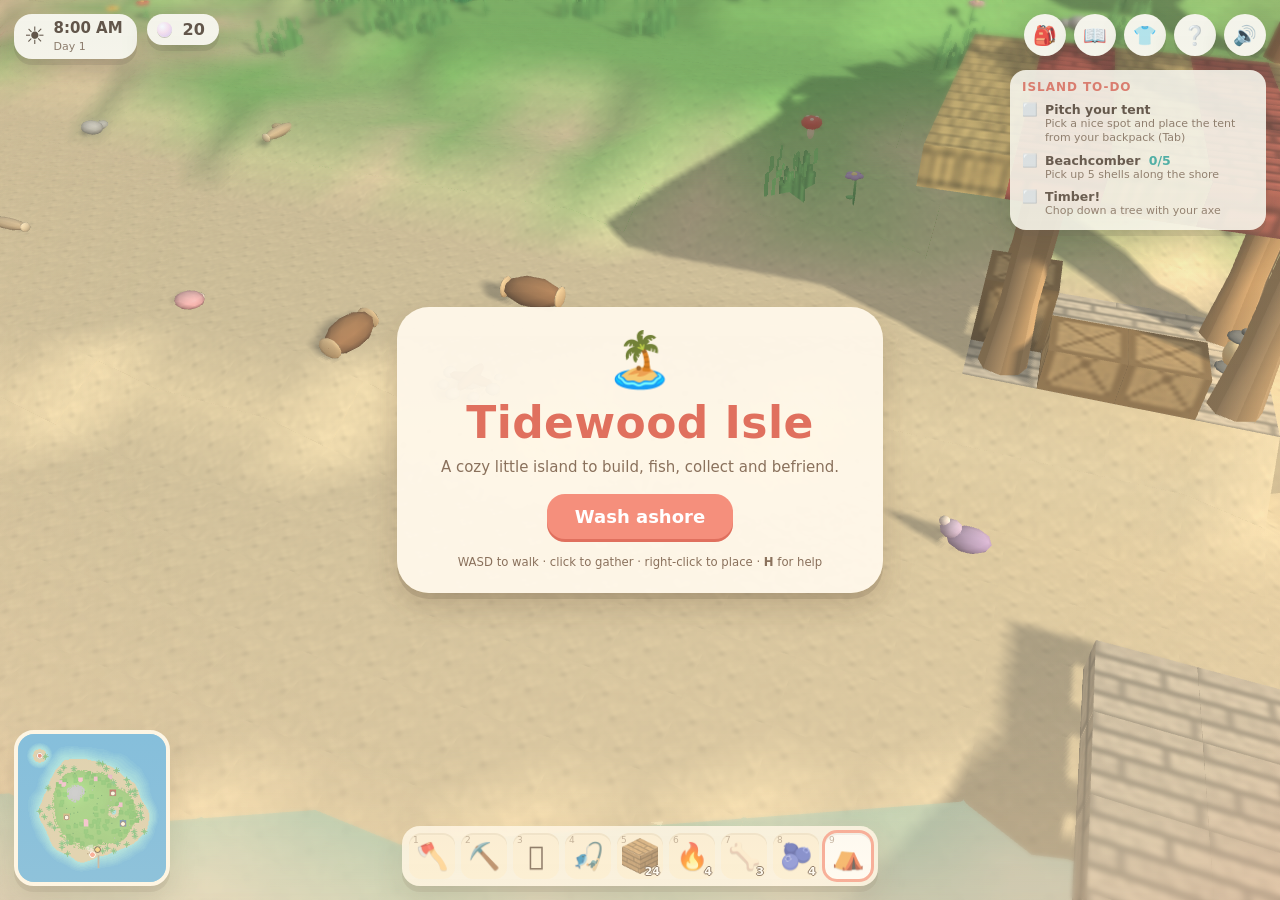
==== index.html @ 13f6644a "Tidewood Isle: a cozy island game for the browser Build, decorate, fish, garden, befriend neighbours" ====
<!doctype html>
<html lang="en">
<head>
<meta charset="utf-8">
<meta name="viewport" content="width=device-width, initial-scale=1">
<title>Tidewood Isle</title>
<link rel="stylesheet" href="style.css">
</head>
<body>
<div id="stage"></div>
<div id="ui"></div>
<div id="boot-error"></div>

<script src="js/vendor/three.min.js"></script>
<script src="js/core.js"></script>
<script src="js/textures.js"></script>
<script src="js/blocks.js"></script>
<script src="js/items.js"></script>
<script src="js/world.js"></script>
<script src="js/mesher.js"></script>
<script src="js/env.js"></script>
<script src="js/player.js"></script>
<script src="js/camera.js"></script>
<script src="js/fx.js"></script>
<script src="js/interact.js"></script>
<script src="js/ui.js"></script>
<script src="js/game.js"></script>
<script src="js/fishing.js"></script>
<script src="js/pets.js"></script>
<script src="js/villagers.js"></script>
<script src="js/save.js"></script>
<script src="js/audio.js"></script>
<script src="js/ambient.js"></script>
<script src="js/map.js"></script>
<script src="js/boat.js"></script>
<script src="js/main.js"></script>
</body>
</html>
---- style.css ----
:root {
  --cream: #fff8ea; --cream2: #fbeed4; --sand: #f0dfbc; --ink: #5b4636; --ink2: #8a715c;
  --coral: #f58f7c; --coral-d: #e0705e; --teal: #5cc4b8; --teal-d: #3fa79b; --sun: #f7cf6b; --shadow: 0 6px 0 rgba(91, 70, 54, .16), 0 14px 30px rgba(60, 40, 20, .18);
}
html, body { margin: 0; height: 100%; overflow: hidden; background: #8fd3f4; font-family: ui-rounded, "SF Pro Rounded", "Nunito", "Avenir Next", "Trebuchet MS", system-ui, sans-serif; color: var(--ink); user-select: none; -webkit-user-select: none; }
#stage, #stage canvas { position: absolute; inset: 0; display: block; }
#stage canvas { cursor: crosshair; }
#ui { position: absolute; inset: 0; pointer-events: none; font-size: 14px; }
#ui button, #ui .slot, #modal, #title, #topright, #hotbar { pointer-events: auto; }
#boot-error { display: none; position: absolute; left: 50%; top: 40%; transform: translate(-50%, -50%); background: var(--cream); padding: 18px 24px; border-radius: 16px; max-width: 80%; }
button { font: inherit; color: inherit; cursor: pointer; }
kbd { display: inline-block; background: #fff; border-radius: 6px; padding: 1px 6px; margin: 0 2px; font: inherit; font-size: .86em; font-weight: 700; box-shadow: 0 2px 0 rgba(91, 70, 54, .25); color: var(--ink); }

/* --- chips, top bar --- */
.chip { background: var(--cream); border-radius: 18px; padding: 6px 14px 6px 10px; box-shadow: var(--shadow); display: flex; align-items: center; gap: 8px; }
#topleft { position: absolute; left: 14px; top: 14px; display: flex; gap: 10px; align-items: flex-start; }
#clock-icon { font-size: 24px; line-height: 1; }
#clock b { display: block; font-size: 15px; line-height: 1.1; }
#clock small { color: var(--ink2); font-size: 11px; }
#pearls b { font-size: 16px; }
.pearl { display: inline-block; width: 15px; height: 15px; border-radius: 50%; background: radial-gradient(circle at 35% 30%, #fff, #ffe1ee 45%, #d9c2f0 100%); box-shadow: 0 1px 0 rgba(91, 70, 54, .3); vertical-align: -2px; margin-right: 3px; flex: none; }
#topright { position: absolute; right: 14px; top: 14px; display: flex; gap: 8px; }
button.round { width: 42px; height: 42px; border-radius: 50%; border: none; background: var(--cream); box-shadow: var(--shadow); font-size: 19px; line-height: 1; transition: transform .1s; }
button.round:hover { transform: translateY(-2px) scale(1.06); }

/* --- tasks --- */
#tasks { position: absolute; right: 14px; top: 70px; width: 232px; background: rgba(255, 248, 234, .9); border-radius: 16px; padding: 4px 12px 8px; box-shadow: var(--shadow); }
#tasks:empty { display: none; }
#tasks h4 { margin: 6px 0 4px; font-size: 12px; letter-spacing: .08em; text-transform: uppercase; color: var(--coral-d); }
.task { display: flex; gap: 7px; padding: 4px 0; align-items: flex-start; font-size: 12.5px; }
.task b { display: block; } .task i { font-style: normal; color: var(--teal-d); margin-left: 4px; }
.task small { color: var(--ink2); font-size: 11px; line-height: 1.25; display: block; }

/* --- hotbar --- */
#hotbar { position: absolute; left: 50%; bottom: 14px; transform: translateX(-50%); display: flex; gap: 6px; background: rgba(255, 248, 234, .88); padding: 7px; border-radius: 18px; box-shadow: var(--shadow); }
.slot { position: relative; width: 46px; height: 46px; border-radius: 12px; background: var(--cream2); box-shadow: inset 0 2px 0 rgba(91, 70, 54, .1); display: flex; align-items: center; justify-content: center; cursor: pointer; }
.slot:hover { background: #fff3d6; }
.slot.sel { background: #fff; outline: 3px solid var(--coral); outline-offset: 0; }
.slot .num { position: absolute; left: 4px; top: 2px; font-size: 9px; font-style: normal; color: var(--ink2); opacity: .7; }
.emo { font-size: 26px; line-height: 1; filter: drop-shadow(0 1px 0 rgba(91, 70, 54, .2)); }
.ico { width: 36px; height: 36px; }
.ico.slab { transform: scaleY(.6) translateY(8px); }
.count { position: absolute; right: 3px; bottom: 1px; font-size: 11px; font-weight: 800; color: #fff; text-shadow: 0 1px 0 var(--ink), 1px 0 0 var(--ink), -1px 0 0 var(--ink), 0 -1px 0 var(--ink); }
#held-name { position: absolute; left: 50%; bottom: 82px; transform: translateX(-50%); background: rgba(91, 70, 54, .78); color: #fff; padding: 4px 12px; border-radius: 12px; font-weight: 700; opacity: 0; transition: opacity .3s; white-space: nowrap; }
#held-name.show { opacity: 1; }
#hint { position: absolute; left: 50%; bottom: 114px; transform: translateX(-50%); background: rgba(255, 248, 234, .9); padding: 5px 14px; border-radius: 14px; font-size: 12.5px; opacity: 0; transition: opacity .15s; white-space: nowrap; box-shadow: 0 3px 0 rgba(91, 70, 54, .12); }
#hint.show { opacity: 1; }
#hint i { color: var(--ink2); }

/* --- toasts & floating text --- */
#toasts { position: absolute; left: 50%; top: 70px; transform: translateX(-50%); display: flex; flex-direction: column; gap: 6px; align-items: center; }
.toast { background: var(--cream); padding: 8px 18px; border-radius: 16px; box-shadow: var(--shadow); font-weight: 700; animation: pop .25s ease-out; transition: opacity .4s, transform .4s; max-width: 70vw; text-align: center; }
.toast.out { opacity: 0; transform: translateY(-8px); }
.toast.good { background: #e9fbe6; } .toast.big { font-size: 17px; padding: 12px 22px; background: #fff3c9; }
@keyframes pop { from { transform: scale(.7); opacity: 0; } to { transform: scale(1); opacity: 1; } }
.float-text { position: absolute; transform: translate(-50%, -100%); font-weight: 800; color: #fff; text-shadow: 0 2px 0 rgba(91, 70, 54, .7), 0 0 6px rgba(91, 70, 54, .5); white-space: nowrap; font-size: 15px; display: flex; gap: 8px; align-items: center; }
.float-text .emo { font-size: 18px; } .float-text .ico { width: 20px; height: 20px; vertical-align: -4px; }
.float-text.heart { font-size: 22px; }

/* --- modal --- */
#modal-back { position: absolute; inset: 0; display: none; align-items: center; justify-content: center; background: rgba(60, 45, 35, .28); pointer-events: auto; }
#modal-back.show { display: flex; }
#modal { background: var(--cream); border-radius: 26px; box-shadow: var(--shadow); padding: 16px 20px 20px; max-width: 94vw; max-height: 90vh; display: flex; flex-direction: column; animation: pop .18s ease-out; }
.phead { display: flex; align-items: baseline; gap: 12px; margin-bottom: 10px; }
.phead h2 { margin: 0; font-size: 22px; color: var(--coral-d); }
.phead .sub { color: var(--ink2); font-size: 12px; flex: 1; }
.phead .x { border: none; background: var(--cream2); width: 30px; height: 30px; border-radius: 50%; font-weight: 800; }
.cols { display: flex; gap: 20px; min-height: 0; }
.col h3 { margin: 4px 0 6px; font-size: 13px; letter-spacing: .06em; text-transform: uppercase; color: var(--ink2); display: flex; align-items: center; gap: 8px; }
.grid { display: grid; grid-template-columns: repeat(9, 46px); gap: 5px; margin-bottom: 10px; }
.grid.chest { grid-template-columns: repeat(6, 46px); }
.grid.hot .slot { background: #ffe9c4; }
.col.craft { width: 400px; display: flex; flex-direction: column; min-height: 0; }
.tag { font-size: 10.5px; background: var(--cream2); color: var(--ink2); padding: 2px 8px; border-radius: 10px; text-transform: none; letter-spacing: 0; }
.tag.ok { background: #d9f4e3; color: #2f8a63; }
.tabs { display: flex; gap: 6px; margin-bottom: 8px; flex-wrap: wrap; }
.tab { border: none; background: var(--cream2); padding: 6px 12px; border-radius: 12px; font-weight: 700; font-size: 12.5px; }
.tab.on { background: var(--teal); color: #fff; }
.scroll { overflow-y: auto; max-height: 52vh; padding-right: 6px; min-width: 380px; }
.recipe { display: flex; align-items: center; gap: 8px; padding: 5px 6px; border-radius: 12px; }
.recipe:nth-child(odd) { background: rgba(240, 223, 188, .35); }
.recipe.no .rname { color: var(--ink2); }
.rout { position: relative; width: 40px; height: 40px; display: flex; align-items: center; justify-content: center; flex: none; }
.rname { flex: 1; font-weight: 700; font-size: 13px; }
.rins { display: flex; gap: 6px; align-items: center; }
.ing { display: flex; align-items: center; gap: 2px; font-size: 11px; }
.ing .emo { font-size: 17px; } .ing .ico { width: 20px; height: 20px; }
.ing.lack b { color: var(--coral-d); }
.price { font-weight: 800; white-space: nowrap; }
button.make { border: none; background: var(--teal); color: #fff; font-weight: 800; padding: 6px 13px; border-radius: 12px; box-shadow: 0 3px 0 var(--teal-d); }
button.make:hover { filter: brightness(1.06); }
button.make:active { transform: translateY(2px); box-shadow: 0 1px 0 var(--teal-d); }
button.make:disabled { background: #e3d6bd; box-shadow: none; color: #b6a48a; cursor: default; }
button.make.primary { background: var(--coral); box-shadow: 0 3px 0 var(--coral-d); }
button.make.danger { background: #fff; color: var(--coral-d); box-shadow: 0 3px 0 #e8d9c0; }
button.make.big { font-size: 18px; padding: 12px 28px; border-radius: 18px; }
.note { background: #fff3c9; border-radius: 12px; padding: 8px 12px; margin-bottom: 8px; font-size: 12.5px; }
.shopkeep { font-size: 30px; display: flex; align-items: center; gap: 10px; margin-bottom: 8px; }
.shopkeep span { font-size: 13px; background: #fff; padding: 6px 12px; border-radius: 14px; font-style: italic; }
.jgrid { display: grid; grid-template-columns: repeat(4, 1fr); gap: 8px; }
.jcard { background: #fff; border-radius: 14px; padding: 8px 6px; text-align: center; width: 112px; }
.jcard.unknown { background: var(--cream2); opacity: .7; }
.jcard b { display: block; font-size: 12px; } .jcard small { color: var(--ink2); font-size: 10.5px; }
.jicon { height: 40px; display: flex; align-items: center; justify-content: center; }
.qrow { display: flex; gap: 10px; align-items: center; padding: 6px 8px; border-radius: 12px; }
.qrow:nth-child(odd) { background: rgba(240, 223, 188, .35); }
.qrow div { flex: 1; } .qrow small { display: block; color: var(--ink2); font-size: 11.5px; }
.qrow.done b { text-decoration: line-through; color: var(--ink2); }
.help .hrow { display: flex; align-items: center; gap: 6px; padding: 5px 0; }
.help .hrow span { margin-left: 8px; }
.help h3 { margin: 12px 0 4px; color: var(--coral-d); }
.help ul { margin: 0; padding-left: 4px; list-style: none; line-height: 1.7; }
.help { max-width: 560px; }
.dialog { text-align: center; max-width: 380px; }
.dialog h2 { margin: 4px 0 8px; color: var(--coral-d); }
.dbody { line-height: 1.5; margin-bottom: 12px; }
.dialog input { font: inherit; font-size: 18px; text-align: center; padding: 8px 12px; border-radius: 12px; border: 3px solid var(--sand); background: #fff; color: var(--ink); width: 200px; margin-bottom: 14px; outline: none; }
.dialog input:focus { border-color: var(--teal); }
.dbtns { display: flex; gap: 10px; justify-content: center; flex-wrap: wrap; }
#cursor-stack { position: fixed; display: none; pointer-events: none; transform: translate(-50%, -50%); z-index: 50; width: 46px; height: 46px; align-items: center; justify-content: center; }
#cursor-stack .emo, #cursor-stack .ico { position: absolute; left: 5px; top: 5px; }

/* --- fade, title --- */
#fade { position: absolute; inset: 0; background: #1b2140; opacity: 0; transition: opacity 1.1s; display: flex; align-items: center; justify-content: center; color: #fff; font-size: 24px; font-weight: 700; pointer-events: none; }
#fade.show { opacity: 1; pointer-events: auto; }
#title { position: absolute; inset: 0; display: none; align-items: center; justify-content: center; background: linear-gradient(rgba(143, 211, 244, .1), rgba(255, 240, 210, .35)); }
#title.show { display: flex; }
.tcard { background: rgba(255, 248, 234, .95); border-radius: 32px; padding: 26px 44px 24px; text-align: center; box-shadow: var(--shadow); display: flex; flex-direction: column; align-items: center; gap: 10px; animation: pop .3s ease-out; }
.tlogo { font-size: 54px; line-height: 1; }
.tcard h1 { margin: 0; font-size: 44px; color: var(--coral-d); letter-spacing: .01em; }
.tcard p { margin: 0 0 8px; color: var(--ink2); font-size: 15px; }
.tcard small { color: var(--ink2); margin-top: 6px; }

/* --- fishing meter --- */
#fish-ui { position: absolute; left: 50%; top: 34%; transform: translateX(-50%); display: none; flex-direction: column; align-items: center; gap: 8px; }
#fish-ui.show { display: flex; }
.fish-msg { background: var(--cream); padding: 6px 16px; border-radius: 14px; font-weight: 800; box-shadow: var(--shadow); }
.fish-bar { position: relative; width: 300px; height: 26px; background: #cfeaf6; border-radius: 13px; box-shadow: var(--shadow); overflow: hidden; border: 3px solid var(--cream); }
.fish-zone { position: absolute; top: 0; bottom: 0; background: #8fe0a8; }
.fish-mark { position: absolute; top: -2px; bottom: -2px; width: 6px; margin-left: -3px; background: var(--coral-d); border-radius: 3px; }
.fish-pips { display: flex; gap: 5px; }
.fish-pips i { width: 14px; height: 14px; border-radius: 50%; background: var(--cream2); box-shadow: inset 0 0 0 2px var(--sand); }
.fish-pips i.on { background: var(--coral); }
.bang { font-size: 46px; font-weight: 900; color: #fff; text-shadow: 0 3px 0 var(--coral-d), 0 0 14px rgba(245, 143, 124, .9); animation: pop .15s ease-out; }

/* --- name tags --- */
.nametag { position: absolute; transform: translate(-50%, -100%); background: rgba(255, 248, 234, .92); padding: 2px 9px; border-radius: 10px; font-size: 11.5px; font-weight: 800; white-space: nowrap; box-shadow: 0 2px 0 rgba(91, 70, 54, .15); }
.nametag .hearts { color: var(--coral); margin-left: 4px; letter-spacing: -1px; }
#held-name:empty, #hint:empty { display: none; }

/* --- narrow windows --- */
.tcard { max-width: 86vw; box-sizing: border-box; }
@media (max-width: 760px) {
  #tasks { top: 64px; width: 190px; font-size: 12px; }
  #hotbar { gap: 3px; padding: 5px; max-width: 96vw; box-sizing: border-box; }
  #hotbar .slot { width: calc((96vw - 40px) / 9); height: calc((96vw - 40px) / 9); max-width: 46px; max-height: 46px; }
  .cols { flex-direction: column; gap: 6px; overflow-y: auto; }
  .col.craft { width: auto; }
  .scroll { min-width: 0; max-height: 30vh; }
  .grid { grid-template-columns: repeat(9, minmax(0, 40px)); }
  .grid .slot { width: auto; height: 38px; }
  .tcard { padding: 20px 22px; } .tcard h1 { font-size: 34px; }
  #hint { white-space: normal; text-align: center; max-width: 90vw; }
  .phead .sub { display: none; }
  .jgrid { grid-template-columns: repeat(3, 1fr); } .jcard { width: auto; }
}
@media (max-width: 520px) { #tasks { display: none; } #hotbar .emo { font-size: 20px; } #hotbar .ico { width: 26px; height: 26px; } }
.lookrow { display: flex; align-items: center; gap: 8px; padding: 6px 0; }
.lookrow b { width: 64px; }
.swatch { width: 34px; height: 34px; border-radius: 50%; border: 3px solid #fff; box-shadow: 0 2px 0 rgba(91, 70, 54, .25); }
.swatch.on { outline: 3px solid var(--coral); }
#minimap { position: absolute; left: 14px; bottom: 14px; width: 148px; height: 148px; border-radius: 20px; overflow: hidden; border: 4px solid var(--cream); box-shadow: var(--shadow); background: #8fd3f4; }
#minimap canvas { width: 100%; height: 100%; display: block; }
@media (max-width: 900px) { #minimap { width: 104px; height: 104px; bottom: 76px; } }
@media (max-width: 520px) { #minimap { display: none; } }
.recipe.special { background: #fff3c9 !important; }
body.photo #ui > *:not(#modal-back):not(#fade):not(#title):not(#lens) { display: none !important; }
#modal-back { z-index: 20; } #title { z-index: 30; } #fade { z-index: 40; } #toasts { z-index: 25; }

/* --- soft-focus lens: warm vignette plus a gentle tilt-shift blur at the top and bottom edges --- */
#lens { position: absolute; inset: 0; pointer-events: none; background: radial-gradient(ellipse at 50% 46%, rgba(255, 244, 224, 0) 55%, rgba(255, 206, 160, .10) 82%, rgba(238, 150, 120, .20) 100%); }
#lens .ts { position: absolute; left: 0; right: 0; height: 21%; -webkit-backdrop-filter: blur(2.2px); backdrop-filter: blur(2.2px); }
#lens .ts.top { top: 0; -webkit-mask-image: linear-gradient(#000, transparent); mask-image: linear-gradient(#000, transparent); }
#lens .ts.bottom { bottom: 0; height: 17%; -webkit-mask-image: linear-gradient(transparent, #000); mask-image: linear-gradient(transparent, #000); }
body.nolens #lens { display: none; }
.lookrow .tab { padding: 5px 10px; font-size: 12px; }
#looks { max-width: 460px; }
.lookrow { flex-wrap: wrap; }
#modal-back.aside { background: transparent; justify-content: flex-end; padding-right: 4vw; box-sizing: border-box; }
@media (max-width: 760px) { #modal-back.aside { align-items: flex-end; justify-content: center; padding: 0 0 84px; } #modal-back.aside #modal { max-height: 46vh; overflow-y: auto; } }
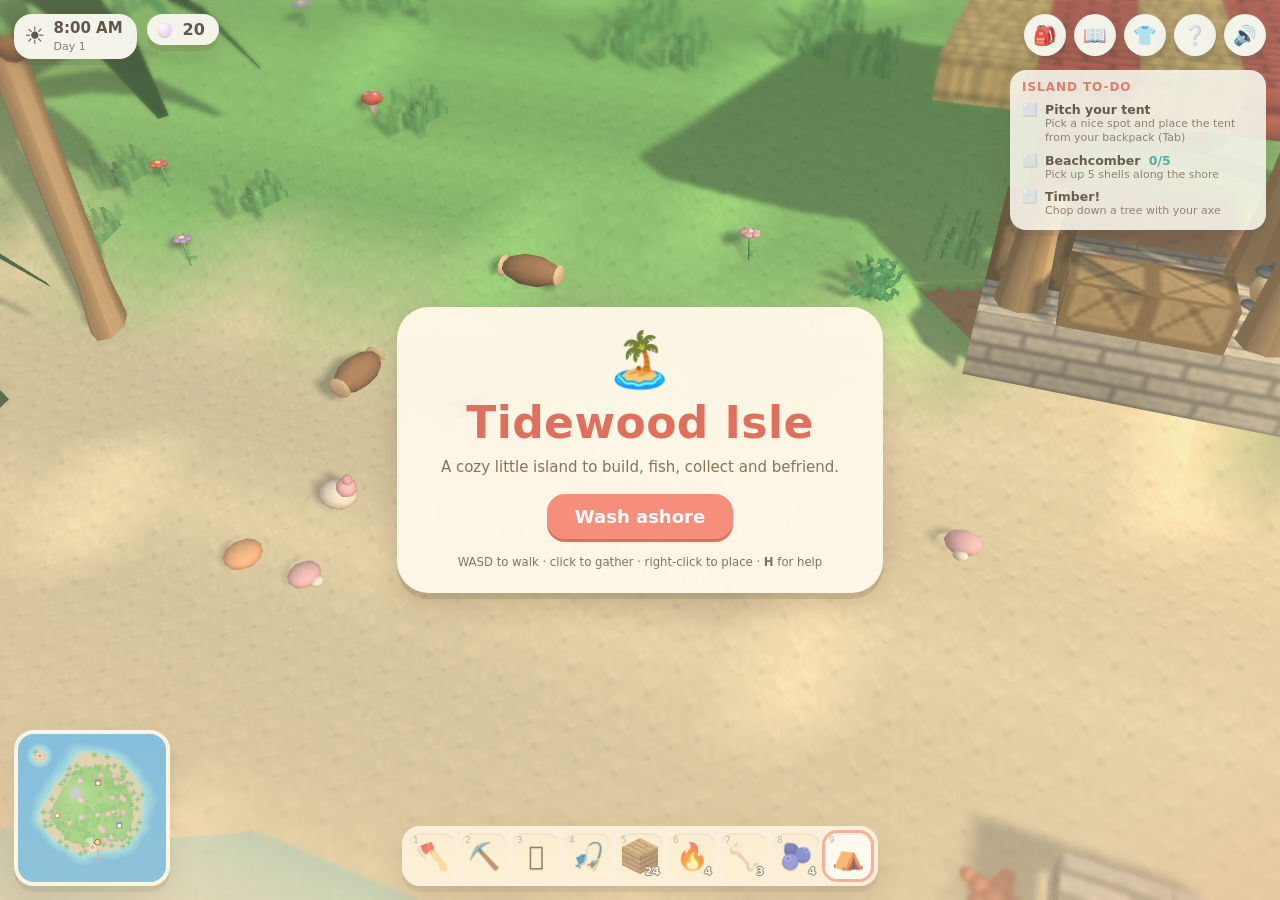
==== commit 650e5787: "Add touch controls, a phone layout and Home Screen support The game was keyboard-and-mouse only, so " ====
--- a/index.html
+++ b/index.html
@@ -2,37 +2,48 @@
 <html lang="en">
 <head>
 <meta charset="utf-8">
-<meta name="viewport" content="width=device-width, initial-scale=1">
+<meta name="viewport" content="width=device-width, initial-scale=1, maximum-scale=1, user-scalable=no, viewport-fit=cover">
 <title>Tidewood Isle</title>
-<link rel="stylesheet" href="style.css">
+<meta name="description" content="A cozy little island to build, fish, collect and befriend.">
+<meta name="theme-color" content="#8fd3f4">
+<link rel="manifest" href="manifest.webmanifest">
+<link rel="icon" type="image/png" href="icons/icon-192.png">
+<link rel="apple-touch-icon" href="icons/icon-180.png">
+<meta name="apple-mobile-web-app-capable" content="yes">
+<meta name="mobile-web-app-capable" content="yes">
+<meta name="apple-mobile-web-app-status-bar-style" content="black-translucent">
+<meta name="apple-mobile-web-app-title" content="Tidewood">
+<!-- bump ?v= on the style and script tags with each release so phones do not keep stale copies -->
+<link rel="stylesheet" href="style.css?v=2">
 </head>
 <body>
 <div id="stage"></div>
 <div id="ui"></div>
 <div id="boot-error"></div>
 
-<script src="js/vendor/three.min.js"></script>
-<script src="js/core.js"></script>
-<script src="js/textures.js"></script>
-<script src="js/blocks.js"></script>
-<script src="js/items.js"></script>
-<script src="js/world.js"></script>
-<script src="js/mesher.js"></script>
-<script src="js/env.js"></script>
-<script src="js/player.js"></script>
-<script src="js/camera.js"></script>
-<script src="js/fx.js"></script>
-<script src="js/interact.js"></script>
-<script src="js/ui.js"></script>
-<script src="js/game.js"></script>
-<script src="js/fishing.js"></script>
-<script src="js/pets.js"></script>
-<script src="js/villagers.js"></script>
-<script src="js/save.js"></script>
-<script src="js/audio.js"></script>
-<script src="js/ambient.js"></script>
-<script src="js/map.js"></script>
-<script src="js/boat.js"></script>
-<script src="js/main.js"></script>
+<script src="js/vendor/three.min.js?v=2"></script>
+<script src="js/core.js?v=2"></script>
+<script src="js/textures.js?v=2"></script>
+<script src="js/blocks.js?v=2"></script>
+<script src="js/items.js?v=2"></script>
+<script src="js/world.js?v=2"></script>
+<script src="js/mesher.js?v=2"></script>
+<script src="js/env.js?v=2"></script>
+<script src="js/player.js?v=2"></script>
+<script src="js/camera.js?v=2"></script>
+<script src="js/fx.js?v=2"></script>
+<script src="js/interact.js?v=2"></script>
+<script src="js/ui.js?v=2"></script>
+<script src="js/game.js?v=2"></script>
+<script src="js/fishing.js?v=2"></script>
+<script src="js/pets.js?v=2"></script>
+<script src="js/villagers.js?v=2"></script>
+<script src="js/save.js?v=2"></script>
+<script src="js/audio.js?v=2"></script>
+<script src="js/ambient.js?v=2"></script>
+<script src="js/map.js?v=2"></script>
+<script src="js/boat.js?v=2"></script>
+<script src="js/touch.js?v=2"></script>
+<script src="js/main.js?v=2"></script>
 </body>
 </html>
--- a/style.css
+++ b/style.css
@@ -188,3 +188,150 @@
 .lookrow { flex-wrap: wrap; }
 #modal-back.aside { background: transparent; justify-content: flex-end; padding-right: 4vw; box-sizing: border-box; }
 @media (max-width: 760px) { #modal-back.aside { align-items: flex-end; justify-content: center; padding: 0 0 84px; } #modal-back.aside #modal { max-height: 46vh; overflow-y: auto; } }
+
+/* ================= touch & phones ================= */
+html, body { overscroll-behavior: none; -webkit-touch-callout: none; -webkit-tap-highlight-color: transparent; touch-action: manipulation; -webkit-text-size-adjust: 100%; }
+body { position: fixed; inset: 0; width: 100%; }
+#stage canvas { touch-action: none; }
+/* keep the HUD clear of the notch, rounded corners and the home indicator */
+:root { --sl: env(safe-area-inset-left, 0px); --sr: env(safe-area-inset-right, 0px); --st: env(safe-area-inset-top, 0px); --sb: env(safe-area-inset-bottom, 0px); }
+#topleft { left: calc(14px + var(--sl)); top: calc(14px + var(--st)); }
+#topright { right: calc(14px + var(--sr)); top: calc(14px + var(--st)); }
+#tasks { right: calc(14px + var(--sr)); top: calc(70px + var(--st)); }
+#hotbar { bottom: calc(14px + var(--sb)); }
+#held-name { bottom: calc(82px + var(--sb)); }
+#hint { bottom: calc(114px + var(--sb)); }
+#minimap { left: calc(14px + var(--sl)); bottom: calc(14px + var(--sb)); }
+@media (max-width: 900px) { #minimap { bottom: calc(76px + var(--sb)); } }
+@media (max-width: 760px) { #tasks { top: calc(64px + var(--st)); } }
+
+/* the walking stick and the action buttons */
+#joy { position: absolute; width: 124px; height: 124px; margin: -62px 0 0 -62px; border-radius: 50%; box-sizing: border-box; background: rgba(255, 248, 234, .26); border: 3px solid rgba(255, 248, 234, .72); display: none; pointer-events: none; }
+#joy.show { display: block; }
+#joy i { position: absolute; left: 50%; top: 50%; width: 54px; height: 54px; border-radius: 50%; background: rgba(255, 248, 234, .94); box-shadow: 0 3px 0 rgba(91, 70, 54, .2); transform: translate(-50%, -50%); }
+#pad { position: absolute; right: calc(14px + var(--sr)); bottom: calc(16px + var(--sb)); width: 150px; height: 130px; display: none; pointer-events: none; }
+body.touch #pad { display: block; }
+#ui .tb { position: absolute; padding: 0; border: none; border-radius: 50%; width: 56px; height: 56px; font-size: 25px; line-height: 1; background: rgba(255, 248, 234, .88); box-shadow: var(--shadow); touch-action: none; }
+#ui .tb.big { width: 68px; height: 68px; font-size: 32px; right: 0; bottom: 0; }
+#tb-use { right: 78px; bottom: 4px; }
+#ui .tb.small { width: 46px; height: 46px; font-size: 21px; bottom: 80px; }
+#tb-wave { right: 2px; } #tb-rot { right: 54px; } #tb-eat { right: 106px; }
+#ui .tb[hidden] { display: none; }
+#ui .tb.down { transform: scale(.92); background: #fff; }
+#ui .tb.glow { background: #fff3c9; animation: wishglow .7s ease-in-out infinite alternate; }
+@keyframes wishglow { from { box-shadow: 0 0 0 0 rgba(247, 207, 107, .9), var(--shadow); } to { box-shadow: 0 0 0 12px rgba(247, 207, 107, 0), var(--shadow); } }
+.help .hrow.tools { gap: 8px; flex-wrap: wrap; margin: 6px 0; }
+
+/* touch HUD: hints sit up top (thumbs cover the bottom), the map tucks under the clock, the list opens the journal */
+body.touch #stage canvas { cursor: default; }
+body.touch #hint { bottom: auto; top: calc(62px + var(--st)); white-space: normal; text-align: center; max-width: min(64vw, 520px); }
+body.touch #toasts { top: calc(98px + var(--st)); }
+body.touch #minimap { display: block; left: calc(14px + var(--sl)); top: calc(64px + var(--st)); bottom: auto; width: 84px; height: 84px; border-width: 3px; border-radius: 16px; }
+body.touch #tasks { pointer-events: auto; }
+body.touch button.round:hover, body.touch .slot:hover { transform: none; }
+body.touch #modal-back.typing { align-items: flex-start; padding-top: calc(10px + var(--st)); box-sizing: border-box; }
+body.touch .scroll { -webkit-overflow-scrolling: touch; overscroll-behavior: contain; }
+
+/* a phone held sideways: very wide and very short */
+@media (max-height: 520px) {
+  #topleft { top: calc(8px + var(--st)); gap: 6px; }
+  #topright { top: calc(8px + var(--st)); gap: 6px; }
+  .chip { padding: 4px 10px 4px 8px; border-radius: 14px; }
+  #clock-icon { font-size: 19px; } #clock b { font-size: 13px; } #clock small { font-size: 10px; } #pearls b { font-size: 14px; }
+  button.round { width: 38px; height: 38px; font-size: 17px; }
+  #tasks { top: calc(54px + var(--st)); width: 168px; padding: 2px 10px 6px; }
+  #tasks h4 { font-size: 10.5px; margin: 5px 0 2px; } .task { font-size: 11.5px; padding: 2px 0; } .task small { display: none; }
+  #hotbar { bottom: calc(8px + var(--sb)); gap: 4px; padding: 5px; border-radius: 15px; }
+  #hotbar .slot { width: 40px; height: 40px; border-radius: 10px; }
+  #hotbar .emo { font-size: 22px; } #hotbar .ico { width: 30px; height: 30px; }
+  #held-name { bottom: calc(64px + var(--sb)); font-size: 12px; }
+  #hint { bottom: calc(92px + var(--sb)); font-size: 12px; }
+  body.touch #hint { top: calc(52px + var(--st)); }
+  body.touch #toasts { top: calc(84px + var(--st)); }
+  #toasts { top: 54px; } .toast { padding: 6px 14px; font-size: 13px; max-width: 58vw; } .toast.big { font-size: 14px; padding: 8px 16px; }
+  body.touch #minimap { top: calc(52px + var(--st)); width: 76px; height: 76px; }
+  #pad { bottom: calc(10px + var(--sb)); }
+  #modal { max-height: calc(100vh - 12px); max-height: calc(100dvh - 12px); max-width: calc(100vw - 16px - var(--sl) - var(--sr)); padding: 10px 14px 12px; border-radius: 20px; box-sizing: border-box; }
+  .phead { margin-bottom: 6px; } .phead h2 { font-size: 18px; } .phead .sub { font-size: 11px; }
+  .cols { gap: 12px; }
+  .col h3 { margin: 2px 0 4px; font-size: 11.5px; }
+  .grid, .grid.chest { gap: 4px; margin-bottom: 6px; }
+  .grid { grid-template-columns: repeat(9, 36px); } .grid.chest { grid-template-columns: repeat(6, 36px); }
+  .grid .slot { width: 36px; height: 36px; border-radius: 9px; }
+  .grid .emo { font-size: 21px; } .grid .ico { width: 28px; height: 28px; }
+  .col.craft { width: auto; flex: 1; min-width: 232px; }
+  .scroll { min-width: 0; max-height: calc(100vh - 150px); max-height: calc(100dvh - 150px); }
+  .tabs { gap: 4px; margin-bottom: 6px; } .tab { padding: 5px 9px; font-size: 11.5px; }
+  .recipe { padding: 3px 5px; gap: 6px; } .rout { width: 32px; height: 32px; } .rout .emo { font-size: 21px; } .rout .ico { width: 28px; height: 28px; } .rname { font-size: 12px; }
+  button.make { padding: 5px 10px; font-size: 12.5px; }
+  .jgrid { grid-template-columns: repeat(5, 1fr); gap: 6px; } .jcard { width: auto; min-width: 92px; padding: 6px 4px; } .jicon { height: 32px; }
+  .help { max-width: 640px; } .help .hrow { padding: 3px 0; font-size: 12.5px; } .help ul { line-height: 1.5; font-size: 12.5px; }
+  .dialog { max-width: 440px; } .dialog h2 { margin: 2px 0 6px; font-size: 19px; } .dbody { margin-bottom: 8px; font-size: 13px; line-height: 1.4; }
+  .dialog input { font-size: 17px; padding: 6px 10px; margin-bottom: 10px; }
+  .tcard { padding: 12px 30px 14px; gap: 6px; border-radius: 24px; } .tlogo { font-size: 32px; } .tcard h1 { font-size: 30px; } .tcard p { font-size: 13px; margin-bottom: 4px; }
+  button.make.big { font-size: 16px; padding: 9px 22px; border-radius: 15px; }
+  #fish-ui { top: 22%; }
+  .lookrow { padding: 3px 0; gap: 6px; } .swatch { width: 28px; height: 28px; border-width: 2px; } #looks { max-width: 400px; } .lookrow b { width: 58px; font-size: 12.5px; }
+  #modal-back.aside { padding-right: calc(8px + var(--sr)); } #modal-back.aside #modal { overflow-y: auto; }
+}
+/* a phone held upright */
+@media (max-width: 520px) {
+  body.touch #tasks { display: block; top: calc(64px + var(--st)); width: 150px; padding: 2px 10px 6px; }
+  body.touch #tasks .task small { display: none; } body.touch #tasks:empty { display: none; }
+  body.touch #pad { bottom: calc(78px + var(--sb)); }
+  body.touch #held-name { bottom: calc(66px + var(--sb)); }
+  body.touch #hint { max-width: 62vw; left: calc(14px + var(--sl)); transform: none; top: calc(154px + var(--st)); text-align: left; }
+  body.touch #toasts { top: calc(64px + var(--st)); left: calc(14px + var(--sl)); transform: none; align-items: flex-start; max-width: 54vw; }
+  body.touch .toast { max-width: 54vw; text-align: left; font-size: 13px; padding: 6px 12px; }
+  body.touch #minimap { top: auto; bottom: calc(78px + var(--sb)); width: 72px; height: 72px; }
+  #topright { gap: 5px; } button.round { width: 38px; height: 38px; font-size: 17px; }
+  #modal { max-width: calc(100vw - 12px); padding: 12px 12px 14px; box-sizing: border-box; }
+  .jgrid { grid-template-columns: repeat(3, 1fr); }
+}
+/* a small phone held sideways (iPhone SE and similar): keep the backpack side by side, and the hotbar clear of the buttons */
+@media (max-height: 520px) and (min-width: 560px) {
+  .cols { flex-direction: row; overflow: visible; gap: 10px; }
+  .scroll { max-height: calc(100vh - 150px); max-height: calc(100dvh - 150px); }
+}
+@media (max-height: 520px) and (max-width: 740px) {
+  #hotbar { gap: 3px; padding: 4px; }
+  #hotbar .slot { width: 36px; height: 36px; max-width: none; max-height: none; }
+  #hotbar .emo { font-size: 20px; } #hotbar .ico { width: 27px; height: 27px; }
+  #pad { right: calc(8px + var(--sr)); }
+  #ui .tb { width: 50px; height: 50px; font-size: 22px; } #ui .tb.big { width: 62px; height: 62px; font-size: 29px; } #tb-use { right: 70px; }
+  #ui .tb.small { width: 42px; height: 42px; font-size: 19px; bottom: 72px; } #tb-rot { right: 50px; } #tb-eat { right: 98px; }
+  .grid { grid-template-columns: repeat(9, 31px); } .grid.chest { grid-template-columns: repeat(6, 31px); }
+  .grid .slot { width: 31px; height: 31px; } .grid .emo { font-size: 18px; } .grid .ico { width: 24px; height: 24px; }
+  .col.craft { min-width: 214px; }
+  #tasks { width: 150px; }
+}
+.phead .x { margin-left: auto; flex: none; }
+/* upright phones: clock and pearls stack on the left so the round buttons fit beside them */
+@media (max-width: 520px) {
+  #topleft { flex-direction: column; gap: 6px; align-items: flex-start; }
+  #topright { gap: 4px; } button.round { width: 35px; height: 35px; font-size: 16px; }
+  #clock { max-width: calc(100vw - 232px - var(--sl) - var(--sr)); box-sizing: border-box; padding: 5px 10px 5px 8px; }
+  #clock > div { min-width: 0; } #clock small { display: block; white-space: nowrap; overflow: hidden; text-overflow: ellipsis; }
+  #clock-icon { font-size: 20px; } #clock b { font-size: 13.5px; }
+  #pearls { padding: 4px 10px 4px 8px; }
+  body.touch #tasks { top: calc(58px + var(--st)); width: 146px; }
+  body.touch #toasts { top: calc(104px + var(--st)); max-width: 50vw; }
+  body.touch .toast { max-width: 50vw; }
+  body.touch #hint { top: auto; bottom: calc(172px + var(--sb)); max-width: 52vw; }
+}
+#title-a2hs { background: #fff3c9; border-radius: 12px; padding: 6px 12px; line-height: 1.35; font-size: 12px; margin-top: 4px; }
+@media (max-height: 520px) { .tcard small { margin-top: 2px; font-size: 11.5px; } #title-a2hs { padding: 4px 10px; font-size: 11px; } }
+/* sideways phones: messages stay in the gap between the map on the left and the to-do list on the right */
+@media (max-height: 520px) {
+  .toast, .toast.big { max-width: calc(100vw - 2 * (212px + max(var(--sl), var(--sr)))); box-sizing: border-box; }
+  body.touch #hint { max-width: calc(100vw - 2 * (212px + max(var(--sl), var(--sr)))); box-sizing: border-box; }
+}
+/* sideways phones: the hint sits in the clear strip above the hotbar (thumbs are out at the sides), toasts keep the top */
+@media (max-height: 520px) {
+  body.touch #hint { top: auto; bottom: calc(92px + var(--sb)); max-width: calc(100vw - 2 * (176px + max(var(--sl), var(--sr)))); }
+  body.touch #toasts { top: calc(52px + var(--st)); }
+}
+@media (max-width: 520px) {
+  body.touch #held-name { left: calc(14px + var(--sl)); transform: none; bottom: calc(160px + var(--sb)); }
+  body.touch #hint { bottom: calc(196px + var(--sb)); }
+}
